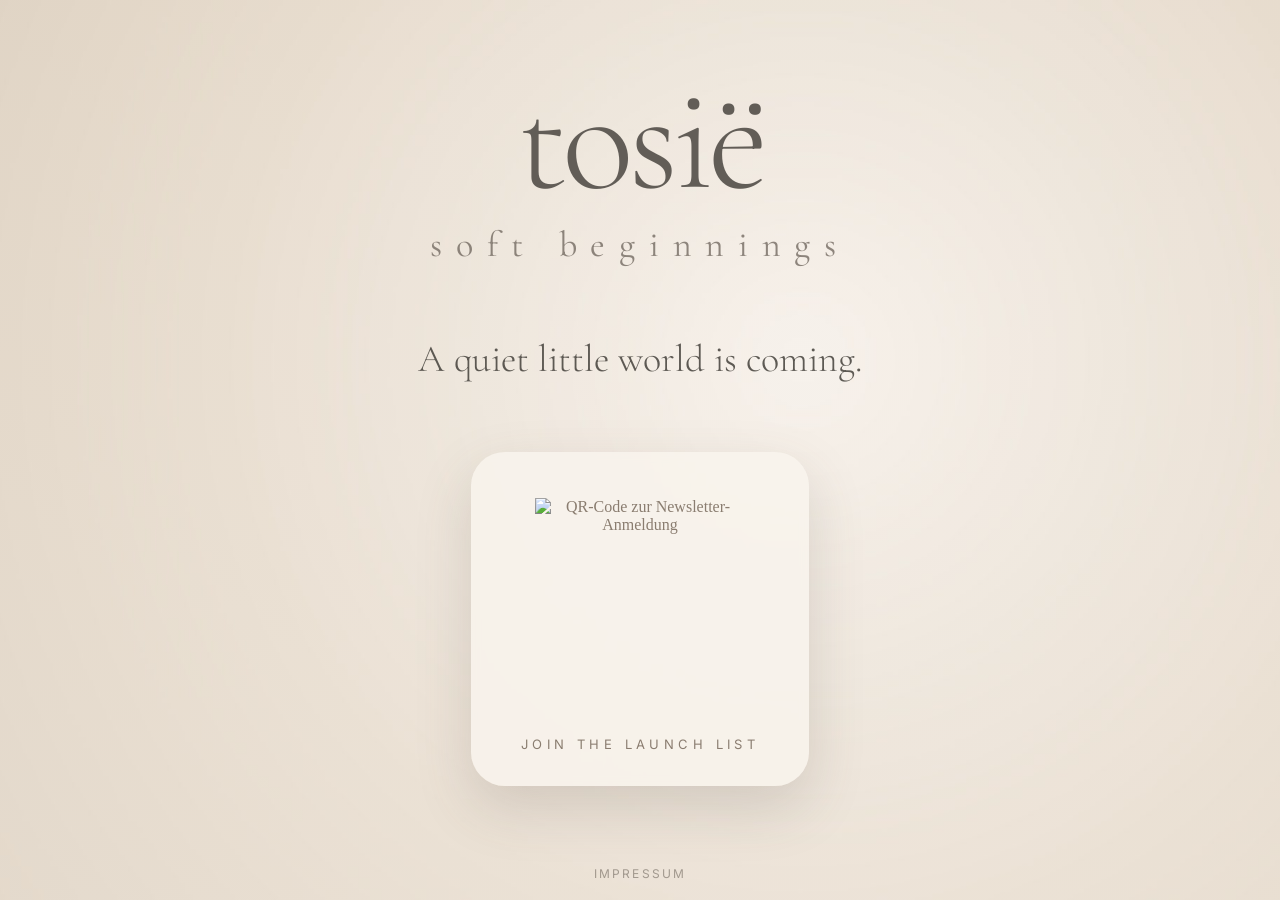
==== index.html @ db5f22a8 "Initial commit: tosië landing page" ====
<!doctype html>
<html lang="de">
<head>
  <meta charset="utf-8" />
  <meta name="viewport" content="width=device-width, initial-scale=1" />
  <title>tosië – soft beginnings</title>
  <meta name="description" content="tosië – soft beginnings. A quiet little world is coming. Join the launch list." />

  <!-- Open Graph / social preview -->
  <meta property="og:type" content="website" />
  <meta property="og:title" content="tosië – soft beginnings" />
  <meta property="og:description" content="A quiet little world is coming." />
  <meta property="og:image" content="assets/hero.jpg" />

  <link rel="icon" href="assets/favicon.svg" type="image/svg+xml" />
  <link rel="preconnect" href="https://fonts.googleapis.com" />
  <link rel="preconnect" href="https://fonts.gstatic.com" crossorigin />
  <link rel="stylesheet" href="styles.css" />
</head>

<body>
  <main class="landing">
    <div class="content">
      <h1>tosië</h1>
      <p class="claim">soft beginnings</p>
      <p class="teaser">A quiet little world is coming.</p>

      <a class="qr-card" href="DEIN_NEWSLETTER_LINK" target="_blank" rel="noopener">
        <img
          src="https://api.qrserver.com/v1/create-qr-code/?size=220x220&amp;data=DEIN_NEWSLETTER_LINK"
          alt="QR-Code zur Newsletter-Anmeldung"
          width="210"
          height="210"
          loading="lazy"
        />
        <span>JOIN THE LAUNCH LIST</span>
      </a>
    </div>

    <footer class="legal">
      <a href="impressum.html">Impressum</a>
    </footer>
  </main>
</body>
</html>
---- styles.css ----
@import url('https://fonts.googleapis.com/css2?family=Cormorant+Garamond:wght@300;400&family=Inter:wght@300;400&display=swap');

* {
  box-sizing: border-box;
}

body {
  margin: 0;
  min-height: 100vh;
  background: #f7f2ec;
  color: #6f6860;
}

.landing {
  min-height: 100vh;
  display: grid;
  place-items: center;
  padding: 40px 20px;
  /* fallback color shows if hero.jpg is missing -> no blank flash, no broken layout */
  background-color: #ece3d6;
  background-image:
    linear-gradient(
      rgba(247, 242, 236, 0.16),
      rgba(247, 242, 236, 0.36)
    ),
    url("assets/hero.jpg");
  background-size: cover;
  background-position: center;
}

.content {
  width: min(92vw, 620px);
  text-align: center;
  transform: translateY(-2vh);
}

h1 {
  margin: 0;
  font-family: "Cormorant Garamond", serif;
  font-size: clamp(82px, 15vw, 150px);
  font-weight: 300;
  line-height: 0.8;
  letter-spacing: -0.04em;
  color: rgba(82, 78, 72, 0.9);
}

.claim {
  margin: 24px 0 70px;
  font-family: "Cormorant Garamond", serif;
  font-size: clamp(22px, 4vw, 36px);
  letter-spacing: 0.38em;
  color: rgba(112, 103, 94, 0.78);
}

.teaser {
  margin: 0 0 70px;
  font-family: "Cormorant Garamond", serif;
  font-size: clamp(24px, 4vw, 38px);
  font-weight: 300;
  color: rgba(72, 68, 63, 0.88);
}

.qr-card {
  display: inline-flex;
  flex-direction: column;
  align-items: center;
  gap: 28px;
  padding: 46px 50px 34px;
  background: rgba(248, 244, 237, 0.86);
  border-radius: 34px;
  box-shadow: 0 22px 55px rgba(91, 78, 65, 0.18);
  text-decoration: none;
  color: #8a7d70;
  backdrop-filter: blur(4px);
  transition: transform 0.25s ease, box-shadow 0.25s ease;
}

.qr-card:hover {
  transform: translateY(-4px);
  box-shadow: 0 28px 60px rgba(91, 78, 65, 0.22);
}

.qr-card img {
  width: 210px;
  height: 210px;
  display: block;
}

.qr-card span {
  font-family: "Inter", sans-serif;
  font-size: 13px;
  letter-spacing: 0.34em;
}

.legal {
  position: fixed;
  bottom: 18px;
  left: 0;
  right: 0;
  text-align: center;
}

.legal a {
  font-family: "Inter", sans-serif;
  font-size: 12px;
  letter-spacing: 0.18em;
  text-transform: uppercase;
  color: rgba(112, 103, 94, 0.6);
  text-decoration: none;
}

.legal a:hover {
  color: rgba(112, 103, 94, 0.95);
}

@media (max-width: 600px) {
  .claim {
    margin-bottom: 48px;
  }

  .teaser {
    margin-bottom: 48px;
  }

  .qr-card {
    padding: 34px 32px 28px;
    border-radius: 28px;
  }

  .qr-card img {
    width: 180px;
    height: 180px;
  }
}
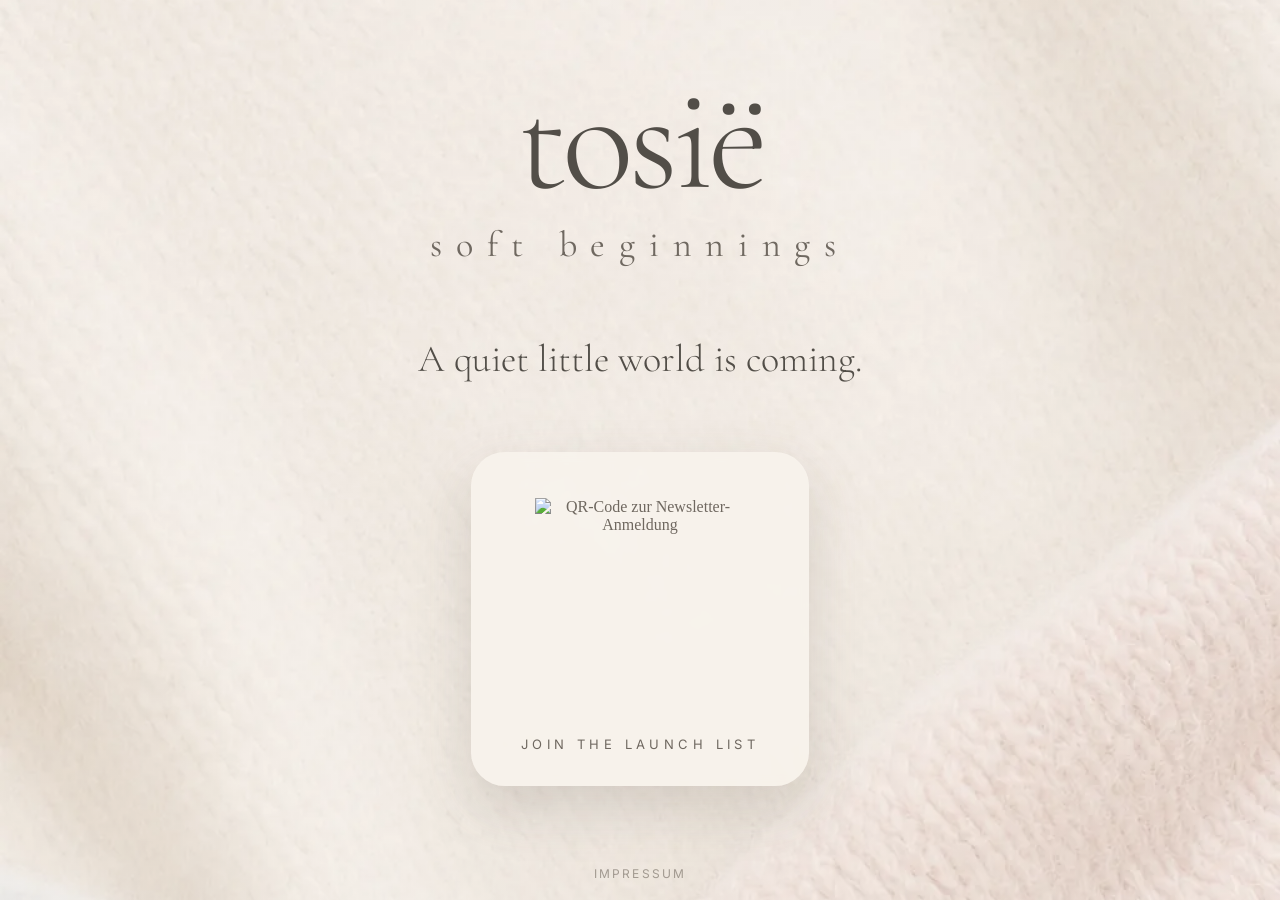
==== commit 56f4db82: "Hero-WebP + CSS-Farbpalette aus Strick-Asset - assets/hero.webp (57 KB) ersetzt hero.jpg als Hero-Ba" ====
--- a/index.html
+++ b/index.html
@@ -10,7 +10,7 @@
   <meta property="og:type" content="website" />
   <meta property="og:title" content="tosië – soft beginnings" />
   <meta property="og:description" content="A quiet little world is coming." />
-  <meta property="og:image" content="assets/hero.jpg" />
+  <meta property="og:image" content="assets/hero.webp" />
 
   <link rel="icon" href="assets/favicon.svg" type="image/svg+xml" />
   <link rel="preconnect" href="https://fonts.googleapis.com" />
--- a/styles.css
+++ b/styles.css
@@ -1,4 +1,23 @@
 @import url('https://fonts.googleapis.com/css2?family=Cormorant+Garamond:wght@300;400&family=Inter:wght@300;400&display=swap');
+
+/* Palette derived from the hero knit asset: warm cream, blush rose, soft grey-blue */
+:root {
+  --cream: #f4ece1;
+  --cream-light: #faf6ef;
+  --blush: #f0d8cd;
+  --blush-deep: #e7c6b9;
+  --mist: #ced3d1;
+
+  --ink: #524e48;
+  --ink-soft: #6f6860;
+  --ink-muted: rgba(112, 103, 94, 0.6);
+
+  --veil-top: rgba(250, 246, 239, 0.16);
+  --veil-bottom: rgba(250, 246, 239, 0.36);
+  --card-bg: rgba(248, 244, 237, 0.86);
+  --card-shadow: rgba(91, 78, 65, 0.18);
+  --card-shadow-hover: rgba(91, 78, 65, 0.22);
+}
 
 * {
   box-sizing: border-box;
@@ -7,8 +26,8 @@
 body {
   margin: 0;
   min-height: 100vh;
-  background: #f7f2ec;
-  color: #6f6860;
+  background: var(--cream);
+  color: var(--ink-soft);
 }
 
 .landing {
@@ -16,14 +35,14 @@
   display: grid;
   place-items: center;
   padding: 40px 20px;
-  /* fallback color shows if hero.jpg is missing -> no blank flash, no broken layout */
-  background-color: #ece3d6;
+  /* fallback color shows if hero is missing -> no blank flash, no broken layout */
+  background-color: var(--blush);
   background-image:
     linear-gradient(
-      rgba(247, 242, 236, 0.16),
-      rgba(247, 242, 236, 0.36)
+      var(--veil-top),
+      var(--veil-bottom)
     ),
-    url("assets/hero.jpg");
+    url("assets/hero.webp");
   background-size: cover;
   background-position: center;
 }
@@ -41,7 +60,7 @@
   font-weight: 300;
   line-height: 0.8;
   letter-spacing: -0.04em;
-  color: rgba(82, 78, 72, 0.9);
+  color: var(--ink);
 }
 
 .claim {
@@ -49,7 +68,7 @@
   font-family: "Cormorant Garamond", serif;
   font-size: clamp(22px, 4vw, 36px);
   letter-spacing: 0.38em;
-  color: rgba(112, 103, 94, 0.78);
+  color: var(--ink-soft);
 }
 
 .teaser {
@@ -57,7 +76,7 @@
   font-family: "Cormorant Garamond", serif;
   font-size: clamp(24px, 4vw, 38px);
   font-weight: 300;
-  color: rgba(72, 68, 63, 0.88);
+  color: var(--ink);
 }
 
 .qr-card {
@@ -66,18 +85,18 @@
   align-items: center;
   gap: 28px;
   padding: 46px 50px 34px;
-  background: rgba(248, 244, 237, 0.86);
+  background: var(--card-bg);
   border-radius: 34px;
-  box-shadow: 0 22px 55px rgba(91, 78, 65, 0.18);
+  box-shadow: 0 22px 55px var(--card-shadow);
   text-decoration: none;
-  color: #8a7d70;
+  color: var(--ink-soft);
   backdrop-filter: blur(4px);
   transition: transform 0.25s ease, box-shadow 0.25s ease;
 }
 
 .qr-card:hover {
   transform: translateY(-4px);
-  box-shadow: 0 28px 60px rgba(91, 78, 65, 0.22);
+  box-shadow: 0 28px 60px var(--card-shadow-hover);
 }
 
 .qr-card img {
@@ -105,12 +124,12 @@
   font-size: 12px;
   letter-spacing: 0.18em;
   text-transform: uppercase;
-  color: rgba(112, 103, 94, 0.6);
+  color: var(--ink-muted);
   text-decoration: none;
 }
 
 .legal a:hover {
-  color: rgba(112, 103, 94, 0.95);
+  color: var(--ink-soft);
 }
 
 @media (max-width: 600px) {
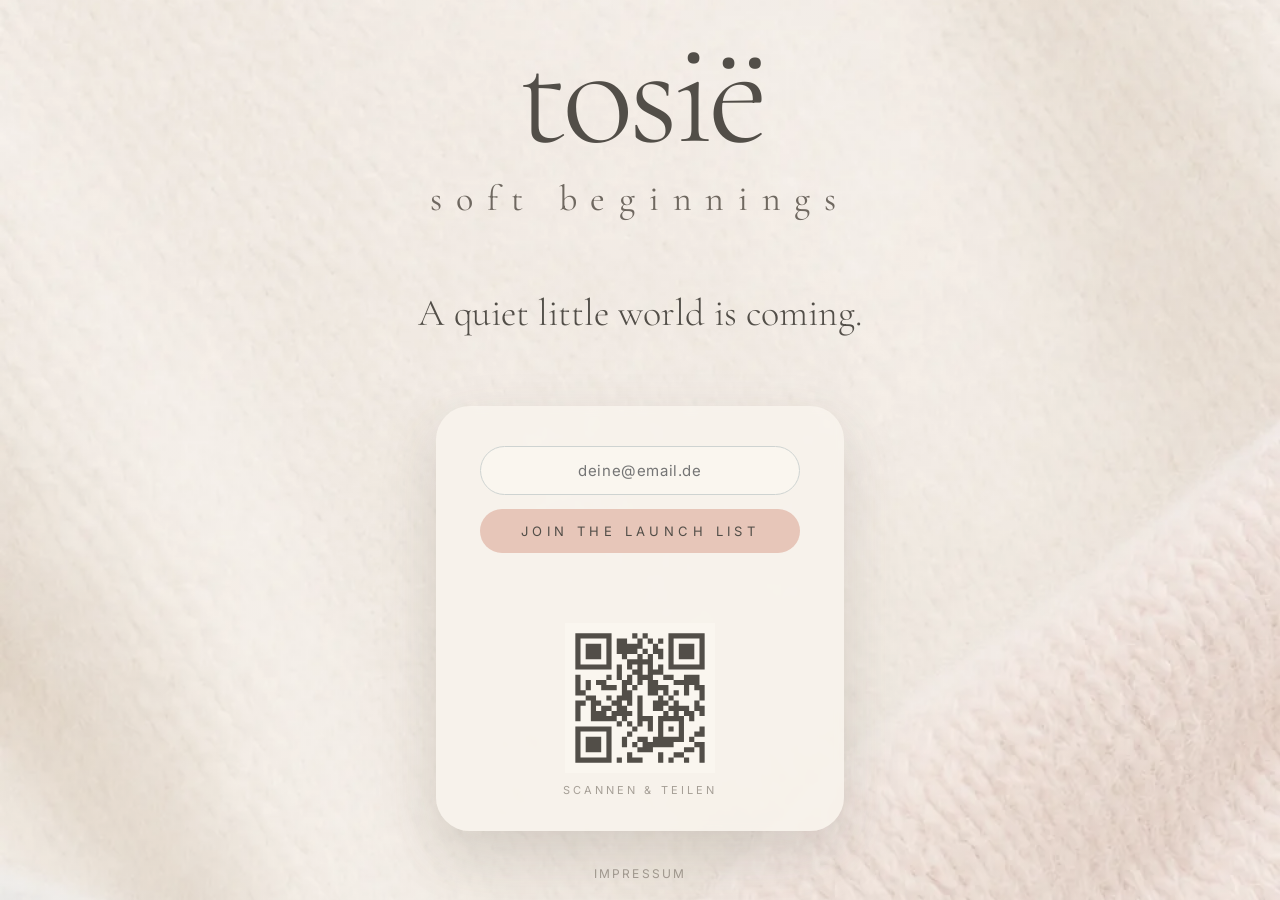
==== commit f2df0140: "feat: Email-Signup-Form (QR bleibt) ersetzt Newsletter-Link Co-Authored-By: Claude Opus 4.8 (1M cont" ====
--- a/index.html
+++ b/index.html
@@ -25,21 +25,30 @@
       <p class="claim">soft beginnings</p>
       <p class="teaser">A quiet little world is coming.</p>
 
-      <a class="qr-card" href="DEIN_NEWSLETTER_LINK" target="_blank" rel="noopener">
-        <img
-          src="https://api.qrserver.com/v1/create-qr-code/?size=220x220&amp;data=DEIN_NEWSLETTER_LINK"
-          alt="QR-Code zur Newsletter-Anmeldung"
-          width="210"
-          height="210"
-          loading="lazy"
-        />
-        <span>JOIN THE LAUNCH LIST</span>
-      </a>
+      <div class="signup-card">
+        <form id="signup" novalidate>
+          <label class="visually-hidden" for="email">Email-Adresse</label>
+          <input id="email" name="email" type="email" inputmode="email"
+                 autocomplete="email" placeholder="deine@email.de" required />
+          <!-- Honeypot: für Menschen unsichtbar, Bots füllen es aus -->
+          <input class="hp" type="text" name="website" tabindex="-1"
+                 autocomplete="off" aria-hidden="true" />
+          <button type="submit">JOIN THE LAUNCH LIST</button>
+        </form>
+        <p id="signup-status" role="status" aria-live="polite"></p>
+
+        <div class="qr">
+          <img src="assets/qr.svg" alt="QR-Code zu tosie-knitwear.de"
+               width="150" height="150" loading="lazy" />
+          <span>Scannen &amp; teilen</span>
+        </div>
+      </div>
     </div>
 
     <footer class="legal">
       <a href="impressum.html">Impressum</a>
     </footer>
   </main>
+  <script src="assets/signup.js" defer></script>
 </body>
 </html>
--- a/styles.css
+++ b/styles.css
@@ -79,36 +79,103 @@
   color: var(--ink);
 }
 
-.qr-card {
+.signup-card {
   display: inline-flex;
   flex-direction: column;
   align-items: center;
-  gap: 28px;
-  padding: 46px 50px 34px;
+  gap: 22px;
+  padding: 40px 44px 34px;
   background: var(--card-bg);
   border-radius: 34px;
   box-shadow: 0 22px 55px var(--card-shadow);
-  text-decoration: none;
-  color: var(--ink-soft);
   backdrop-filter: blur(4px);
-  transition: transform 0.25s ease, box-shadow 0.25s ease;
-}
-
-.qr-card:hover {
-  transform: translateY(-4px);
-  box-shadow: 0 28px 60px var(--card-shadow-hover);
-}
-
-.qr-card img {
-  width: 210px;
-  height: 210px;
-  display: block;
-}
-
-.qr-card span {
+}
+
+#signup {
+  display: flex;
+  flex-direction: column;
+  gap: 14px;
+  width: min(78vw, 320px);
+}
+
+#signup input[type="email"] {
+  font-family: "Inter", sans-serif;
+  font-size: 15px;
+  padding: 14px 18px;
+  border: 1px solid var(--mist);
+  border-radius: 999px;
+  background: var(--cream-light);
+  color: var(--ink);
+  text-align: center;
+  letter-spacing: 0.04em;
+}
+
+#signup input[type="email"]:focus {
+  outline: none;
+  border-color: var(--blush-deep);
+}
+
+#signup button {
   font-family: "Inter", sans-serif;
   font-size: 13px;
   letter-spacing: 0.34em;
+  padding: 14px 18px;
+  border: none;
+  border-radius: 999px;
+  background: var(--blush-deep);
+  color: var(--ink);
+  cursor: pointer;
+  transition: transform 0.2s ease, background 0.2s ease;
+}
+
+#signup button:hover { transform: translateY(-2px); }
+#signup button:disabled { opacity: 0.6; cursor: default; transform: none; }
+
+/* Honeypot komplett aus dem Blickfeld */
+.hp {
+  position: absolute;
+  left: -9999px;
+  width: 1px;
+  height: 1px;
+  opacity: 0;
+}
+
+.visually-hidden {
+  position: absolute;
+  width: 1px; height: 1px;
+  padding: 0; margin: -1px;
+  overflow: hidden; clip: rect(0 0 0 0);
+  white-space: nowrap; border: 0;
+}
+
+#signup-status {
+  margin: 4px 0 0;
+  min-height: 1.2em;
+  font-family: "Inter", sans-serif;
+  font-size: 13px;
+  letter-spacing: 0.02em;
+  color: var(--ink-soft);
+}
+#signup-status[data-state="error"] { color: #b06a5a; }
+#signup-status[data-state="success"] { color: var(--ink); }
+
+/* Erfolg: Form ausblenden, QR bleibt sichtbar */
+.signup-card.is-done #signup { display: none; }
+
+.qr {
+  display: flex;
+  flex-direction: column;
+  align-items: center;
+  gap: 10px;
+  padding-top: 6px;
+}
+.qr img { width: 150px; height: 150px; display: block; }
+.qr span {
+  font-family: "Inter", sans-serif;
+  font-size: 11px;
+  letter-spacing: 0.28em;
+  text-transform: uppercase;
+  color: var(--ink-muted);
 }
 
 .legal {
@@ -141,13 +208,9 @@
     margin-bottom: 48px;
   }
 
-  .qr-card {
-    padding: 34px 32px 28px;
+  .signup-card {
+    padding: 32px 28px 28px;
     border-radius: 28px;
   }
-
-  .qr-card img {
-    width: 180px;
-    height: 180px;
-  }
-}
+  .qr img { width: 130px; height: 130px; }
+}
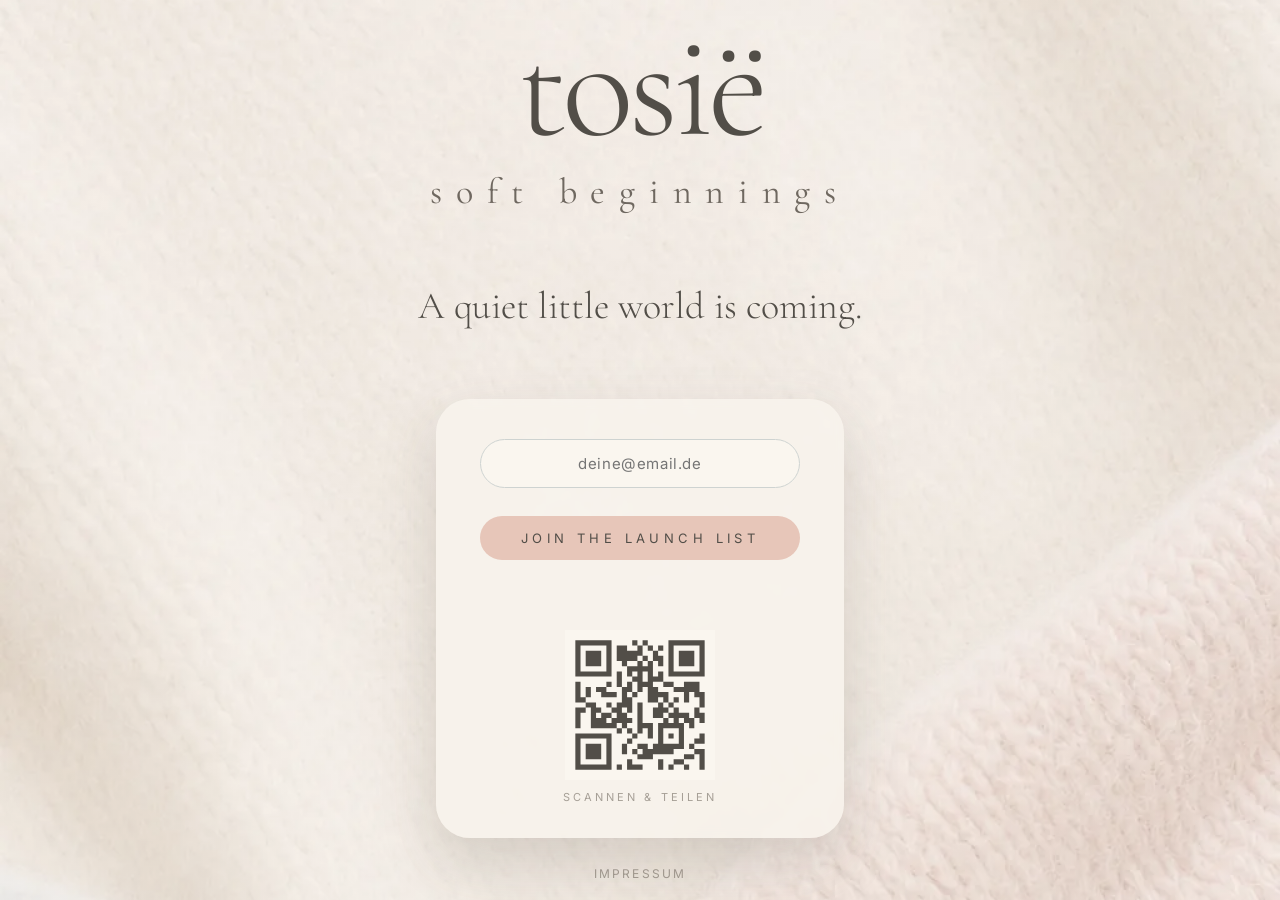
==== commit b1a534fd: "feat: Cloudflare Turnstile Bot-Schutz (zusätzlich zum Honeypot) Frontend-Widget + Token im Subscribe" ====
--- a/index.html
+++ b/index.html
@@ -16,6 +16,7 @@
   <link rel="preconnect" href="https://fonts.googleapis.com" />
   <link rel="preconnect" href="https://fonts.gstatic.com" crossorigin />
   <link rel="stylesheet" href="styles.css" />
+  <script src="https://challenges.cloudflare.com/turnstile/v0/api.js" async defer></script>
 </head>
 
 <body>
@@ -33,6 +34,9 @@
           <!-- Honeypot: für Menschen unsichtbar, Bots füllen es aus -->
           <input class="hp" type="text" name="website" tabindex="-1"
                  autocomplete="off" aria-hidden="true" />
+          <!-- Cloudflare Turnstile (Bot-Schutz). Site-Key vor Go-Live setzen. -->
+          <div class="cf-turnstile" data-sitekey="PASTE_TURNSTILE_SITE_KEY"
+               data-theme="light" data-size="flexible"></div>
           <button type="submit">JOIN THE LAUNCH LIST</button>
         </form>
         <p id="signup-status" role="status" aria-live="polite"></p>
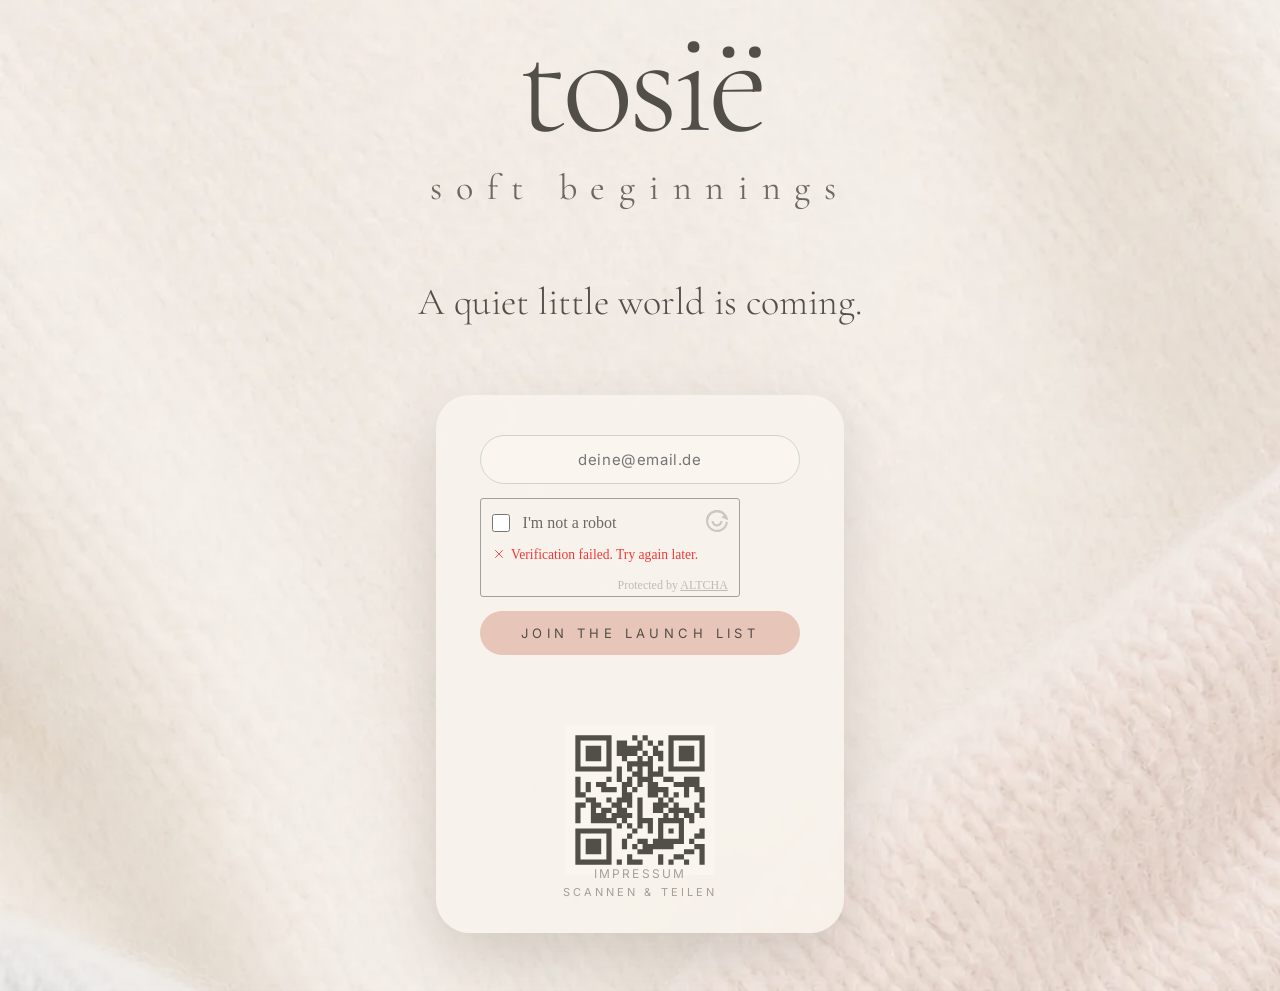
==== commit 2d0cf7bd: "feat: Bot-Schutz auf Altcha umgestellt (Turnstile raus, kein Drittanbieter) Self-hosted Proof-of-Wor" ====
--- a/index.html
+++ b/index.html
@@ -16,7 +16,7 @@
   <link rel="preconnect" href="https://fonts.googleapis.com" />
   <link rel="preconnect" href="https://fonts.gstatic.com" crossorigin />
   <link rel="stylesheet" href="styles.css" />
-  <script src="https://challenges.cloudflare.com/turnstile/v0/api.js" async defer></script>
+  <script type="module" src="assets/altcha.min.js"></script>
 </head>
 
 <body>
@@ -34,9 +34,10 @@
           <!-- Honeypot: für Menschen unsichtbar, Bots füllen es aus -->
           <input class="hp" type="text" name="website" tabindex="-1"
                  autocomplete="off" aria-hidden="true" />
-          <!-- Cloudflare Turnstile (Bot-Schutz). Site-Key vor Go-Live setzen. -->
-          <div class="cf-turnstile" data-sitekey="PASTE_TURNSTILE_SITE_KEY"
-               data-theme="light" data-size="flexible"></div>
+          <!-- Altcha Bot-Schutz (self-hosted Proof-of-Work, kein Drittanbieter) -->
+          <altcha-widget
+            challengeurl="https://ovvnhpbuoylaovkhhpts.supabase.co/functions/v1/altcha-challenge"
+            auto="onload"></altcha-widget>
           <button type="submit">JOIN THE LAUNCH LIST</button>
         </form>
         <p id="signup-status" role="status" aria-live="polite"></p>
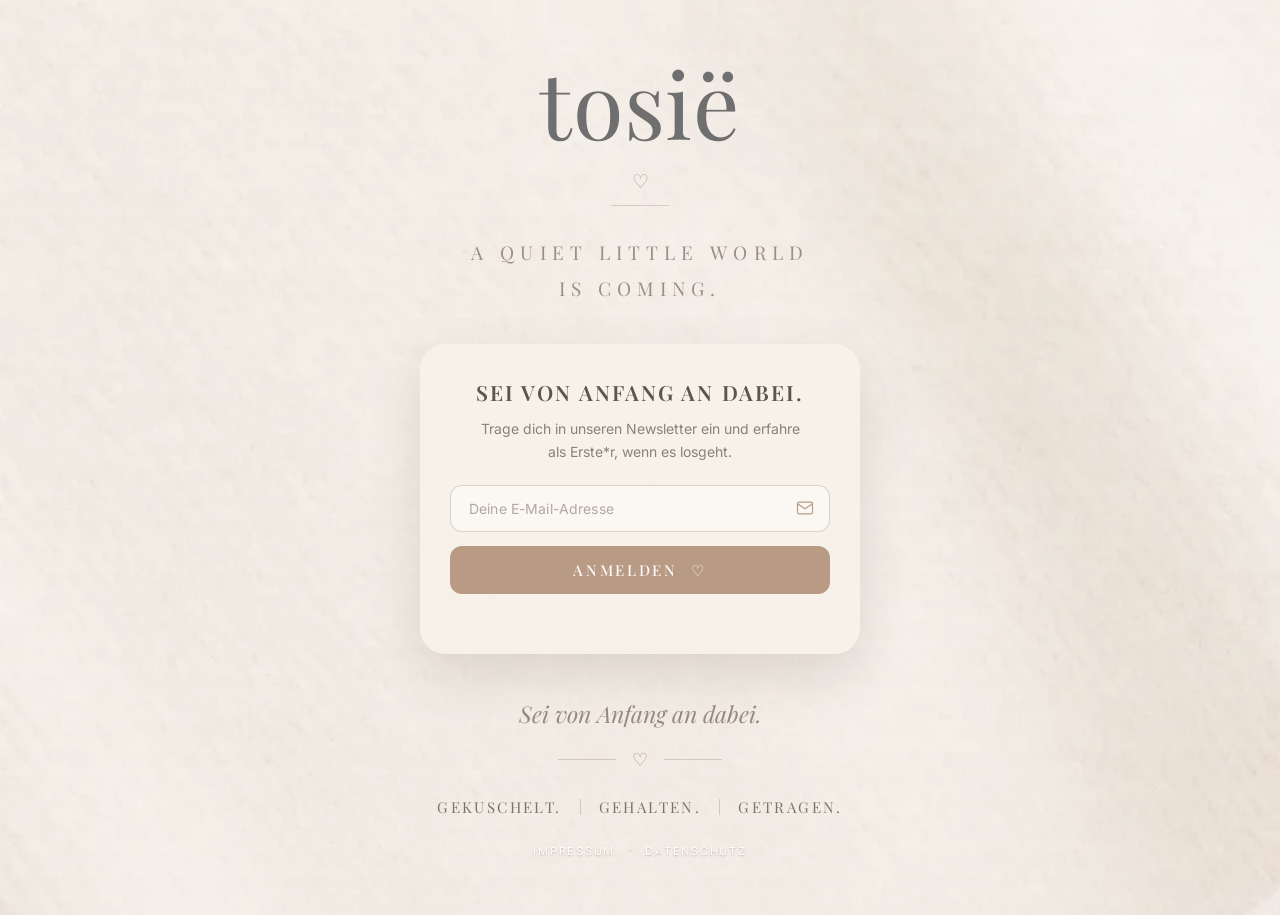
==== commit d181590b: "feat: Landing-Optik auf Mockup + Altcha raus - Playfair Display statt Cormorant (Brand-Spec), Logo #" ====
--- a/index.html
+++ b/index.html
@@ -4,7 +4,7 @@
   <meta charset="utf-8" />
   <meta name="viewport" content="width=device-width, initial-scale=1" />
   <title>tosië – soft beginnings</title>
-  <meta name="description" content="tosië – soft beginnings. A quiet little world is coming. Join the launch list." />
+  <meta name="description" content="tosië – finest knitwear for little ones. A quiet little world is coming. Trage dich in unseren Newsletter ein." />
 
   <!-- Open Graph / social preview -->
   <meta property="og:type" content="website" />
@@ -16,43 +16,69 @@
   <link rel="preconnect" href="https://fonts.googleapis.com" />
   <link rel="preconnect" href="https://fonts.gstatic.com" crossorigin />
   <link rel="stylesheet" href="styles.css" />
-  <script type="module" src="assets/altcha.min.js"></script>
 </head>
 
 <body>
   <main class="landing">
     <div class="content">
-      <h1>tosië</h1>
-      <p class="claim">soft beginnings</p>
-      <p class="teaser">A quiet little world is coming.</p>
+      <h1 class="logo">tosië</h1>
+
+      <span class="heart" aria-hidden="true">&#9825;</span>
+      <span class="rule" aria-hidden="true"></span>
+
+      <p class="subline">A&nbsp;Quiet&nbsp;Little&nbsp;World<br />Is&nbsp;Coming.</p>
 
       <div class="signup-card">
         <form id="signup" novalidate>
+          <p class="card-title">Sei von Anfang an dabei.</p>
+          <p class="card-text">
+            Trage dich in unseren Newsletter ein und erfahre
+            als&nbsp;Erste*r, wenn es losgeht.
+          </p>
+
           <label class="visually-hidden" for="email">Email-Adresse</label>
-          <input id="email" name="email" type="email" inputmode="email"
-                 autocomplete="email" placeholder="deine@email.de" required />
+          <div class="field">
+            <input id="email" name="email" type="email" inputmode="email"
+                   autocomplete="email" placeholder="Deine E-Mail-Adresse" required />
+            <span class="field-icon" aria-hidden="true">
+              <svg viewBox="0 0 24 24" width="20" height="20" fill="none"
+                   stroke="currentColor" stroke-width="1.4"
+                   stroke-linecap="round" stroke-linejoin="round">
+                <rect x="3" y="5" width="18" height="14" rx="2" />
+                <path d="M3 7l9 6 9-6" />
+              </svg>
+            </span>
+          </div>
+
           <!-- Honeypot: für Menschen unsichtbar, Bots füllen es aus -->
           <input class="hp" type="text" name="website" tabindex="-1"
                  autocomplete="off" aria-hidden="true" />
-          <!-- Altcha Bot-Schutz (self-hosted Proof-of-Work, kein Drittanbieter) -->
-          <altcha-widget
-            challengeurl="https://ovvnhpbuoylaovkhhpts.supabase.co/functions/v1/altcha-challenge"
-            auto="onload"></altcha-widget>
-          <button type="submit">JOIN THE LAUNCH LIST</button>
+
+          <button type="submit">Anmelden&nbsp;&nbsp;&#9825;</button>
         </form>
         <p id="signup-status" role="status" aria-live="polite"></p>
+      </div>
 
-        <div class="qr">
-          <img src="assets/qr.svg" alt="QR-Code zu tosie-knitwear.de"
-               width="150" height="150" loading="lazy" />
-          <span>Scannen &amp; teilen</span>
-        </div>
+      <p class="claim">Sei von Anfang an dabei.</p>
+
+      <div class="divider" aria-hidden="true">
+        <span class="rule"></span>
+        <span class="heart">&#9825;</span>
+        <span class="rule"></span>
       </div>
+
+      <ul class="pillars">
+        <li>Gekuschelt.</li>
+        <li>Gehalten.</li>
+        <li>Getragen.</li>
+      </ul>
+
+      <footer class="legal">
+        <a href="impressum.html">Impressum</a>
+        <span class="sep" aria-hidden="true">·</span>
+        <a href="datenschutz.html">Datenschutz</a>
+      </footer>
     </div>
-
-    <footer class="legal">
-      <a href="impressum.html">Impressum</a>
-    </footer>
   </main>
   <script src="assets/signup.js" defer></script>
 </body>
--- a/styles.css
+++ b/styles.css
@@ -1,32 +1,34 @@
-@import url('https://fonts.googleapis.com/css2?family=Cormorant+Garamond:wght@300;400&family=Inter:wght@300;400&display=swap');
-
-/* Palette derived from the hero knit asset: warm cream, blush rose, soft grey-blue */
+@import url('https://fonts.googleapis.com/css2?family=Playfair+Display:ital,wght@0,400;0,500;0,600;1,400;1,500&family=Inter:wght@300;400&display=swap');
+
+/* tosië – warm cream knit, taupe accents, Playfair Display per Brand-Spec */
 :root {
-  --cream: #f4ece1;
-  --cream-light: #faf6ef;
-  --blush: #f0d8cd;
-  --blush-deep: #e7c6b9;
-  --mist: #ced3d1;
-
-  --ink: #524e48;
-  --ink-soft: #6f6860;
-  --ink-muted: rgba(112, 103, 94, 0.6);
-
-  --veil-top: rgba(250, 246, 239, 0.16);
-  --veil-bottom: rgba(250, 246, 239, 0.36);
-  --card-bg: rgba(248, 244, 237, 0.86);
-  --card-shadow: rgba(91, 78, 65, 0.18);
-  --card-shadow-hover: rgba(91, 78, 65, 0.22);
-}
-
-* {
-  box-sizing: border-box;
-}
+  --bg-cream: #efe7da;
+
+  --logo: #6f6f6f;          /* Brand-Spec Headline */
+  --ink: #5b554e;           /* starke Headlines */
+  --ink-soft: #8a817a;      /* Fließtext */
+  --subline-grey: #9a8f83;  /* Subline */
+  --pillar: #7c736b;
+
+  --taupe: #b89a85;         /* Button / Akzent */
+  --taupe-deep: #a8866f;    /* Hover */
+  --taupe-text: #978a7e;    /* italic claim */
+
+  --hair: rgba(150, 124, 100, 0.32);
+  --card-bg: rgba(247, 242, 234, 0.82);
+  --field-bg: #fbf8f3;
+
+  --veil-top: rgba(250, 246, 239, 0.20);
+  --veil-bottom: rgba(250, 246, 239, 0.34);
+  --card-shadow: rgba(91, 78, 65, 0.16);
+}
+
+* { box-sizing: border-box; }
 
 body {
   margin: 0;
   min-height: 100vh;
-  background: var(--cream);
+  background: var(--bg-cream);
   color: var(--ink-soft);
 }
 
@@ -34,101 +36,143 @@
   min-height: 100vh;
   display: grid;
   place-items: center;
-  padding: 40px 20px;
-  /* fallback color shows if hero is missing -> no blank flash, no broken layout */
-  background-color: var(--blush);
+  padding: 56px 22px;
+  background-color: var(--bg-cream);
   background-image:
-    linear-gradient(
-      var(--veil-top),
-      var(--veil-bottom)
-    ),
-    url("assets/hero.webp");
+    linear-gradient(var(--veil-top), var(--veil-bottom)),
+    url("assets/bg.webp");
   background-size: cover;
   background-position: center;
 }
 
 .content {
-  width: min(92vw, 620px);
+  width: min(92vw, 440px);
   text-align: center;
-  transform: translateY(-2vh);
-}
-
-h1 {
+}
+
+/* ---------- Logo ---------- */
+.logo {
   margin: 0;
-  font-family: "Cormorant Garamond", serif;
-  font-size: clamp(82px, 15vw, 150px);
-  font-weight: 300;
-  line-height: 0.8;
-  letter-spacing: -0.04em;
+  font-family: "Playfair Display", serif;
+  font-weight: 400;
+  font-size: clamp(62px, 14vw, 92px);
+  line-height: 1;
+  letter-spacing: 0.01em;
+  color: var(--logo);
+}
+
+/* ---------- Herzen & feine Linien ---------- */
+.heart {
+  display: block;
+  color: var(--taupe);
+  font-size: 19px;
+  line-height: 1;
+  margin: 24px 0 0;
+}
+
+.rule {
+  display: inline-block;
+  width: 58px;
+  height: 1px;
+  background: var(--hair);
+  vertical-align: middle;
+}
+
+.content > .rule {
+  display: block;
+  margin: 14px auto 0;
+}
+
+/* ---------- Subline ---------- */
+.subline {
+  margin: 28px 0 38px;
+  font-family: "Playfair Display", serif;
+  font-weight: 400;
+  font-size: clamp(15px, 3.4vw, 19px);
+  letter-spacing: 0.32em;
+  line-height: 1.9;
+  text-transform: uppercase;
+  color: var(--subline-grey);
+}
+
+/* ---------- Signup-Card ---------- */
+.signup-card {
+  padding: 34px 30px 30px;
+  background: var(--card-bg);
+  border-radius: 26px;
+  box-shadow: 0 20px 50px var(--card-shadow);
+  backdrop-filter: blur(4px);
+  text-align: center;
+}
+
+.card-title {
+  margin: 0 0 12px;
+  font-family: "Playfair Display", serif;
+  font-weight: 600;
+  font-size: clamp(17px, 4vw, 21px);
+  letter-spacing: 0.1em;
+  text-transform: uppercase;
   color: var(--ink);
 }
 
-.claim {
-  margin: 24px 0 70px;
-  font-family: "Cormorant Garamond", serif;
-  font-size: clamp(22px, 4vw, 36px);
-  letter-spacing: 0.38em;
+.card-text {
+  margin: 0 0 22px;
+  font-family: "Inter", sans-serif;
+  font-weight: 400;
+  font-size: 14px;
+  line-height: 1.6;
   color: var(--ink-soft);
 }
 
-.teaser {
-  margin: 0 0 70px;
-  font-family: "Cormorant Garamond", serif;
-  font-size: clamp(24px, 4vw, 38px);
-  font-weight: 300;
+.field { position: relative; width: 100%; }
+
+#signup input[type="email"] {
+  width: 100%;
+  font-family: "Inter", sans-serif;
+  font-size: 14px;
+  padding: 14px 44px 14px 18px;
+  border: 1px solid var(--hair);
+  border-radius: 12px;
+  background: var(--field-bg);
   color: var(--ink);
-}
-
-.signup-card {
-  display: inline-flex;
-  flex-direction: column;
-  align-items: center;
-  gap: 22px;
-  padding: 40px 44px 34px;
-  background: var(--card-bg);
-  border-radius: 34px;
-  box-shadow: 0 22px 55px var(--card-shadow);
-  backdrop-filter: blur(4px);
-}
-
-#signup {
-  display: flex;
-  flex-direction: column;
-  gap: 14px;
-  width: min(78vw, 320px);
-}
-
-#signup input[type="email"] {
-  font-family: "Inter", sans-serif;
-  font-size: 15px;
-  padding: 14px 18px;
-  border: 1px solid var(--mist);
-  border-radius: 999px;
-  background: var(--cream-light);
-  color: var(--ink);
-  text-align: center;
-  letter-spacing: 0.04em;
-}
+  letter-spacing: 0.01em;
+}
+
+#signup input[type="email"]::placeholder { color: #b1a89e; }
 
 #signup input[type="email"]:focus {
   outline: none;
-  border-color: var(--blush-deep);
+  border-color: var(--taupe);
+}
+
+.field-icon {
+  position: absolute;
+  right: 15px;
+  top: 50%;
+  transform: translateY(-50%);
+  color: var(--taupe);
+  pointer-events: none;
+  display: inline-flex;
 }
 
 #signup button {
-  font-family: "Inter", sans-serif;
-  font-size: 13px;
-  letter-spacing: 0.34em;
+  width: 100%;
+  margin-top: 14px;
+  font-family: "Playfair Display", serif;
+  font-weight: 500;
+  font-size: 15px;
+  letter-spacing: 0.18em;
+  text-transform: uppercase;
   padding: 14px 18px;
   border: none;
-  border-radius: 999px;
-  background: var(--blush-deep);
-  color: var(--ink);
+  border-radius: 12px;
+  background: var(--taupe);
+  color: #fdfbf8;
   cursor: pointer;
   transition: transform 0.2s ease, background 0.2s ease;
 }
 
-#signup button:hover { transform: translateY(-2px); }
+#signup button:hover { background: var(--taupe-deep); transform: translateY(-1px); }
 #signup button:disabled { opacity: 0.6; cursor: default; transform: none; }
 
 /* Honeypot komplett aus dem Blickfeld */
@@ -149,7 +193,7 @@
 }
 
 #signup-status {
-  margin: 4px 0 0;
+  margin: 14px 0 0;
   min-height: 1.2em;
   font-family: "Inter", sans-serif;
   font-size: 13px;
@@ -159,58 +203,74 @@
 #signup-status[data-state="error"] { color: #b06a5a; }
 #signup-status[data-state="success"] { color: var(--ink); }
 
-/* Erfolg: Form ausblenden, QR bleibt sichtbar */
+/* Erfolg: Form ausblenden, Status bleibt */
 .signup-card.is-done #signup { display: none; }
 
-.qr {
+/* ---------- italic claim ---------- */
+.claim {
+  margin: 44px 0 0;
+  font-family: "Playfair Display", serif;
+  font-style: italic;
+  font-weight: 400;
+  font-size: clamp(18px, 4vw, 23px);
+  color: var(--taupe-text);
+}
+
+/* ---------- Divider mit Herz ---------- */
+.divider {
   display: flex;
-  flex-direction: column;
   align-items: center;
-  gap: 10px;
-  padding-top: 6px;
-}
-.qr img { width: 150px; height: 150px; display: block; }
-.qr span {
+  justify-content: center;
+  gap: 16px;
+  margin: 22px 0 30px;
+}
+.divider .heart { display: inline-block; margin: 0; font-size: 18px; }
+
+/* ---------- Pillars ---------- */
+.pillars {
+  list-style: none;
+  margin: 0;
+  padding: 0;
+  display: flex;
+  justify-content: center;
+  align-items: center;
+}
+.pillars li {
+  font-family: "Playfair Display", serif;
+  font-weight: 400;
+  font-size: clamp(12px, 3vw, 15px);
+  letter-spacing: 0.16em;
+  text-transform: uppercase;
+  color: var(--pillar);
+  padding: 0 18px;
+  line-height: 1.1;
+}
+.pillars li + li { border-left: 1px solid var(--hair); }
+
+/* ---------- Footer: Impressum / Datenschutz (weiß, klein) ---------- */
+.legal {
+  margin-top: 26px;
+  text-align: center;
+}
+.legal a {
   font-family: "Inter", sans-serif;
   font-size: 11px;
-  letter-spacing: 0.28em;
-  text-transform: uppercase;
-  color: var(--ink-muted);
-}
-
-.legal {
-  position: fixed;
-  bottom: 18px;
-  left: 0;
-  right: 0;
-  text-align: center;
-}
-
-.legal a {
-  font-family: "Inter", sans-serif;
-  font-size: 12px;
-  letter-spacing: 0.18em;
-  text-transform: uppercase;
-  color: var(--ink-muted);
+  letter-spacing: 0.16em;
+  text-transform: uppercase;
+  color: #ffffff;
   text-decoration: none;
-}
-
-.legal a:hover {
-  color: var(--ink-soft);
+  text-shadow: 0 1px 2px rgba(90, 76, 60, 0.35);
+  opacity: 0.95;
+}
+.legal a:hover { opacity: 1; text-decoration: underline; }
+.legal .sep {
+  color: rgba(255, 255, 255, 0.7);
+  margin: 0 9px;
+  text-shadow: 0 1px 2px rgba(90, 76, 60, 0.35);
 }
 
 @media (max-width: 600px) {
-  .claim {
-    margin-bottom: 48px;
-  }
-
-  .teaser {
-    margin-bottom: 48px;
-  }
-
-  .signup-card {
-    padding: 32px 28px 28px;
-    border-radius: 28px;
-  }
-  .qr img { width: 130px; height: 130px; }
-}
+  .landing { padding: 44px 20px; }
+  .signup-card { padding: 30px 24px 26px; border-radius: 22px; }
+  .pillars li { padding: 0 13px; }
+}
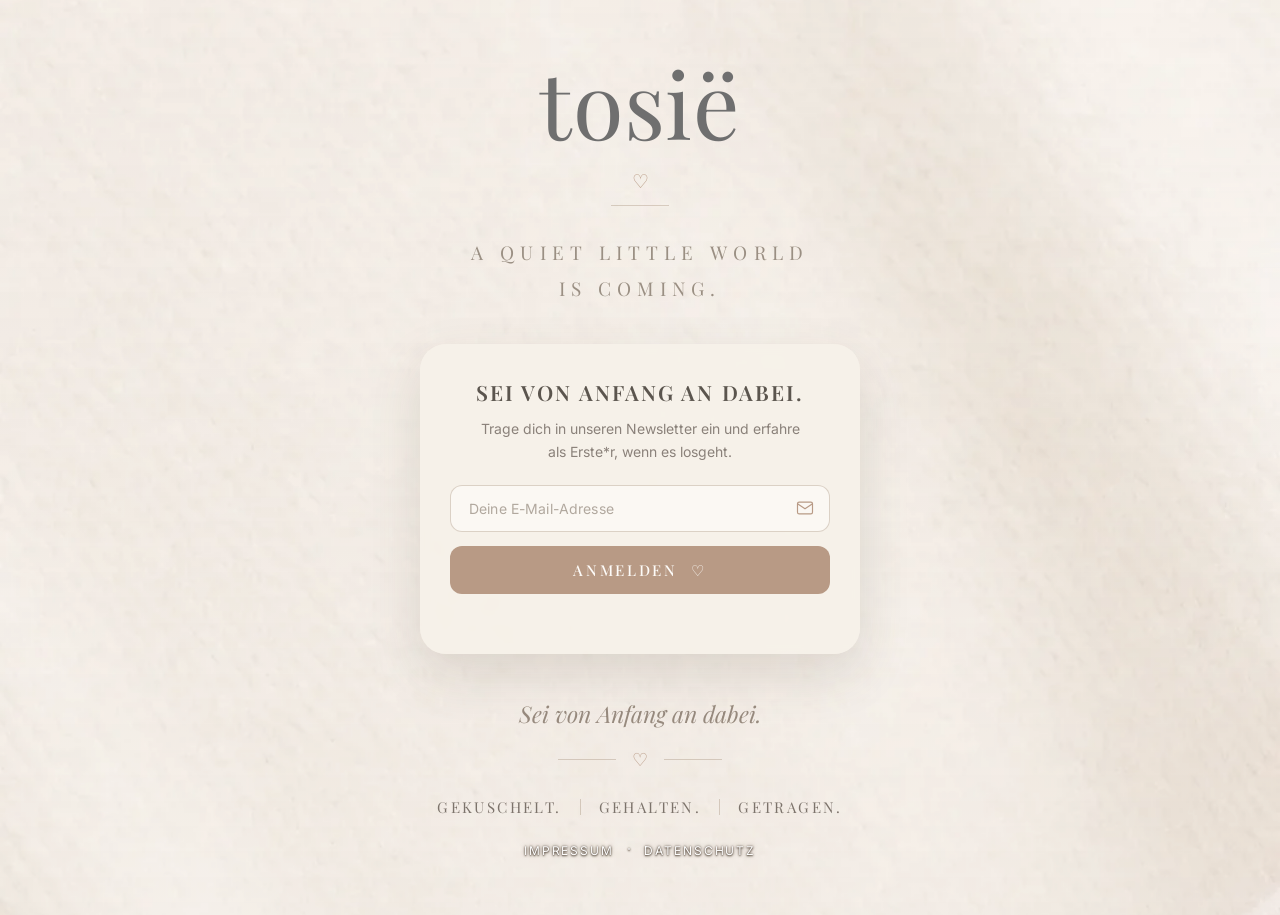
==== commit d4cd21eb: "Merge: Asset-Cache-Fix" ====
--- a/index.html
+++ b/index.html
@@ -15,7 +15,7 @@
   <link rel="icon" href="assets/favicon.svg" type="image/svg+xml" />
   <link rel="preconnect" href="https://fonts.googleapis.com" />
   <link rel="preconnect" href="https://fonts.gstatic.com" crossorigin />
-  <link rel="stylesheet" href="styles.css" />
+  <link rel="stylesheet" href="styles.css?v=2" />
 </head>
 
 <body>
@@ -80,6 +80,6 @@
       </footer>
     </div>
   </main>
-  <script src="assets/signup.js" defer></script>
+  <script src="assets/signup.js?v=2" defer></script>
 </body>
 </html>
--- a/styles.css
+++ b/styles.css
@@ -254,19 +254,24 @@
 }
 .legal a {
   font-family: "Inter", sans-serif;
-  font-size: 11px;
+  font-size: 12px;
   letter-spacing: 0.16em;
   text-transform: uppercase;
   color: #ffffff;
   text-decoration: none;
-  text-shadow: 0 1px 2px rgba(90, 76, 60, 0.35);
-  opacity: 0.95;
-}
-.legal a:hover { opacity: 1; text-decoration: underline; }
+  /* Outline-Kontur, damit Weiß auf hellem Creme lesbar bleibt */
+  text-shadow:
+    0 1px 2px rgba(64, 50, 36, 0.85),
+    0 0 2px rgba(64, 50, 36, 0.75),
+    0 0 4px rgba(64, 50, 36, 0.5);
+}
+.legal a:hover { text-decoration: underline; }
 .legal .sep {
-  color: rgba(255, 255, 255, 0.7);
+  color: rgba(255, 255, 255, 0.85);
   margin: 0 9px;
-  text-shadow: 0 1px 2px rgba(90, 76, 60, 0.35);
+  text-shadow:
+    0 1px 2px rgba(64, 50, 36, 0.85),
+    0 0 2px rgba(64, 50, 36, 0.75);
 }
 
 @media (max-width: 600px) {
